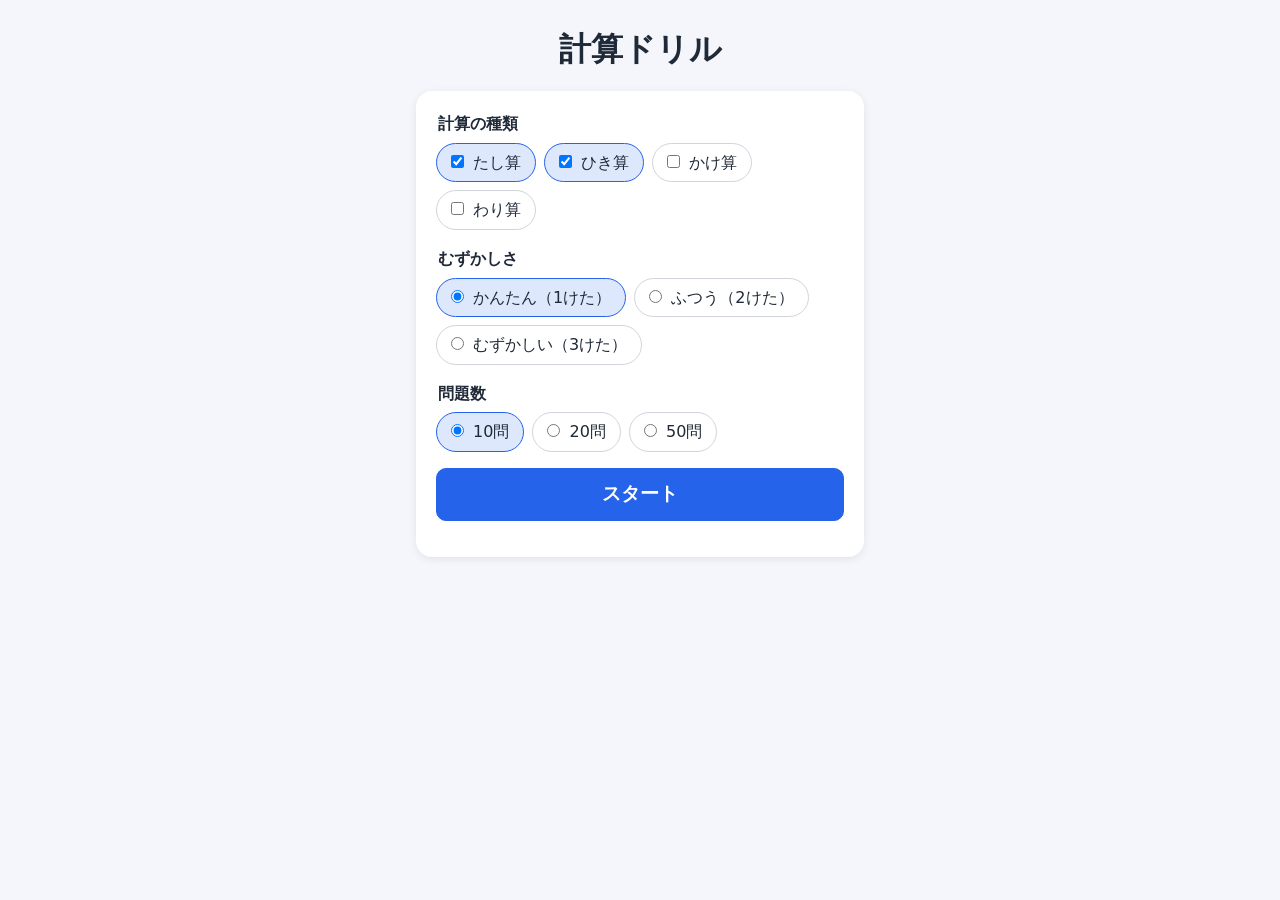
==== index.html @ b33b6022 "計算ドリルのWebアプリを追加 Co-Authored-By: Claude Opus 5.5 <noreply@anthropic.com> Claude-Session: https://clau" ====
<!doctype html>
<html lang="ja">
<head>
  <meta charset="utf-8">
  <meta name="viewport" content="width=device-width, initial-scale=1">
  <title>計算ドリル</title>
  <link rel="stylesheet" href="style.css">
</head>
<body>
  <main class="app">
    <h1>計算ドリル</h1>

    <!-- 設定画面 -->
    <section id="setup" class="card">
      <fieldset>
        <legend>計算の種類</legend>
        <div class="choices" id="op-choices">
          <label><input type="checkbox" name="op" value="+" checked> たし算</label>
          <label><input type="checkbox" name="op" value="-" checked> ひき算</label>
          <label><input type="checkbox" name="op" value="×"> かけ算</label>
          <label><input type="checkbox" name="op" value="÷"> わり算</label>
        </div>
      </fieldset>

      <fieldset>
        <legend>むずかしさ</legend>
        <div class="choices">
          <label><input type="radio" name="level" value="1" checked> かんたん（1けた）</label>
          <label><input type="radio" name="level" value="2"> ふつう（2けた）</label>
          <label><input type="radio" name="level" value="3"> むずかしい（3けた）</label>
        </div>
      </fieldset>

      <fieldset>
        <legend>問題数</legend>
        <div class="choices">
          <label><input type="radio" name="count" value="10" checked> 10問</label>
          <label><input type="radio" name="count" value="20"> 20問</label>
          <label><input type="radio" name="count" value="50"> 50問</label>
        </div>
      </fieldset>

      <p id="setup-error" class="error" hidden>計算の種類を1つ以上えらんでください。</p>
      <button id="start-btn" class="primary">スタート</button>
      <p id="best" class="best"></p>
    </section>

    <!-- 出題画面 -->
    <section id="drill" class="card" hidden>
      <div class="status">
        <span id="progress">1 / 10</span>
        <span id="timer">0.0 秒</span>
      </div>
      <div class="bar"><div id="bar-fill"></div></div>
      <p id="question" class="question" aria-live="polite"></p>
      <form id="answer-form" autocomplete="off">
        <input id="answer" type="text" inputmode="numeric" pattern="[0-9]*" aria-label="こたえ" required>
        <button type="submit" class="primary">こたえる</button>
      </form>
      <p id="feedback" class="feedback" aria-live="polite"></p>
      <div class="keypad" id="keypad">
        <button type="button">7</button><button type="button">8</button><button type="button">9</button>
        <button type="button">4</button><button type="button">5</button><button type="button">6</button>
        <button type="button">1</button><button type="button">2</button><button type="button">3</button>
        <button type="button" data-key="clear">C</button><button type="button">0</button><button type="button" data-key="back">⌫</button>
      </div>
      <button id="quit-btn" class="link">やめる</button>
    </section>

    <!-- 結果画面 -->
    <section id="result" class="card" hidden>
      <h2>けっか</h2>
      <p class="score"><span id="score"></span></p>
      <p id="result-time"></p>
      <p id="result-message" class="message"></p>
      <div id="mistakes-wrap" hidden>
        <h3>まちがえた問題</h3>
        <ul id="mistakes"></ul>
      </div>
      <div class="actions">
        <button id="retry-btn" class="primary">もう一度</button>
        <button id="back-btn">設定にもどる</button>
      </div>
    </section>
  </main>
  <script src="app.js"></script>
</body>
</html>
---- style.css ----
:root {
  --bg: #f4f6fb;
  --card: #ffffff;
  --text: #1f2937;
  --muted: #6b7280;
  --primary: #2563eb;
  --primary-text: #ffffff;
  --ok: #16a34a;
  --ng: #dc2626;
  --border: #d1d5db;
}

@media (prefers-color-scheme: dark) {
  :root {
    --bg: #111827;
    --card: #1f2937;
    --text: #f3f4f6;
    --muted: #9ca3af;
    --primary: #3b82f6;
    --ok: #4ade80;
    --ng: #f87171;
    --border: #374151;
  }
}

* { box-sizing: border-box; }

body {
  margin: 0;
  background: var(--bg);
  color: var(--text);
  font-family: system-ui, -apple-system, "Hiragino Sans", "Noto Sans JP", sans-serif;
  line-height: 1.6;
}

.app {
  max-width: 480px;
  margin: 0 auto;
  padding: 24px 16px;
}

h1 { text-align: center; margin: 0 0 16px; }

.card {
  background: var(--card);
  border-radius: 16px;
  padding: 20px;
  box-shadow: 0 2px 8px rgb(0 0 0 / 0.08);
}

fieldset {
  border: none;
  padding: 0;
  margin: 0 0 16px;
}

legend { font-weight: bold; margin-bottom: 6px; }

.choices {
  display: flex;
  flex-wrap: wrap;
  gap: 8px;
}

.choices label {
  border: 1px solid var(--border);
  border-radius: 999px;
  padding: 6px 14px;
  cursor: pointer;
  user-select: none;
}

.choices label:has(input:checked) {
  border-color: var(--primary);
  background: color-mix(in srgb, var(--primary) 15%, transparent);
}

.choices input { margin: 0 4px 0 0; }

button {
  font: inherit;
  font-size: 1rem;
  padding: 10px 18px;
  border-radius: 10px;
  border: 1px solid var(--border);
  background: transparent;
  color: var(--text);
  cursor: pointer;
}

button.primary {
  background: var(--primary);
  border-color: var(--primary);
  color: var(--primary-text);
  font-weight: bold;
}

button.link {
  border: none;
  color: var(--muted);
  display: block;
  margin: 12px auto 0;
  text-decoration: underline;
}

#start-btn { width: 100%; font-size: 1.2rem; }

.error { color: var(--ng); }
.best { color: var(--muted); text-align: center; margin-bottom: 0; }

.status {
  display: flex;
  justify-content: space-between;
  color: var(--muted);
}

.bar {
  height: 6px;
  background: var(--border);
  border-radius: 3px;
  overflow: hidden;
  margin: 6px 0 12px;
}

#bar-fill {
  height: 100%;
  width: 0;
  background: var(--primary);
  transition: width 0.2s;
}

.question {
  font-size: 2.6rem;
  font-weight: bold;
  text-align: center;
  margin: 12px 0;
  font-variant-numeric: tabular-nums;
}

#answer-form {
  display: flex;
  gap: 8px;
}

#answer {
  flex: 1;
  min-width: 0;
  font-size: 1.6rem;
  padding: 8px 12px;
  border-radius: 10px;
  border: 2px solid var(--border);
  background: var(--bg);
  color: var(--text);
  text-align: center;
}

#answer:focus { outline: none; border-color: var(--primary); }

.feedback {
  min-height: 1.6em;
  text-align: center;
  font-weight: bold;
  margin: 8px 0;
}

.feedback.ok { color: var(--ok); }
.feedback.ng { color: var(--ng); }

.keypad {
  display: grid;
  grid-template-columns: repeat(3, 1fr);
  gap: 8px;
}

.keypad button { font-size: 1.4rem; padding: 12px 0; }

/* キーボードのある端末ではテンキーを省略 */
@media (hover: hover) and (pointer: fine) {
  .keypad { display: none; }
}

.score { font-size: 2.4rem; font-weight: bold; text-align: center; margin: 0; }
#result h2, #result-time, .message { text-align: center; }
.message { font-weight: bold; }

#mistakes { padding-left: 1.2em; }
#mistakes .wrong { color: var(--ng); }
#mistakes .right { color: var(--ok); font-weight: bold; }

.actions {
  display: flex;
  gap: 8px;
  margin-top: 16px;
}

.actions button { flex: 1; }
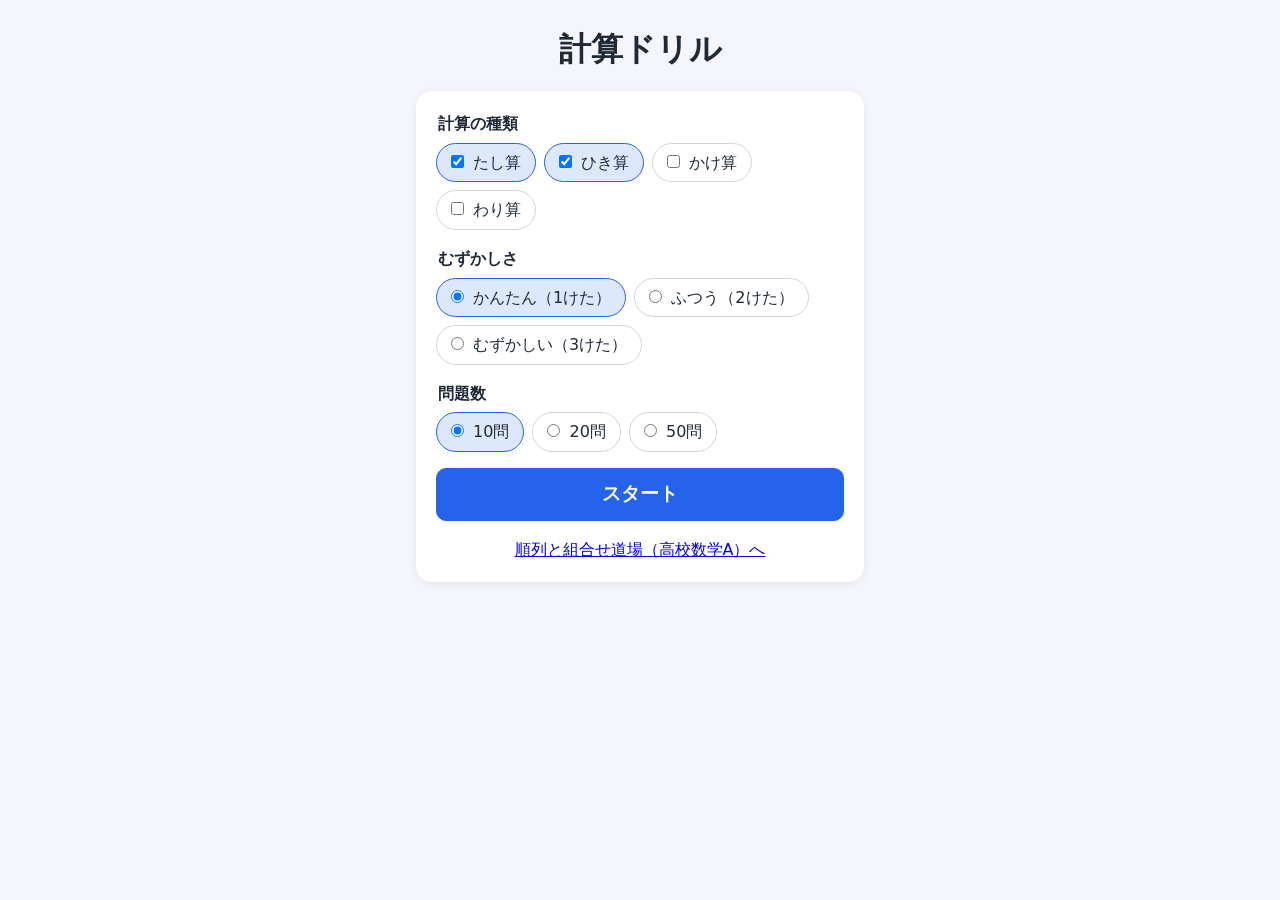
==== commit 2a3c13e9: "順列と組合せ道場(junretsu/)を追加し、計算ドリルからリンク Co-Authored-By: Claude Opus 5.5 <noreply@anthropic.com> Claude-Se" ====
--- a/index.html
+++ b/index.html
@@ -43,6 +43,7 @@
       <p id="setup-error" class="error" hidden>計算の種類を1つ以上えらんでください。</p>
       <button id="start-btn" class="primary">スタート</button>
       <p id="best" class="best"></p>
+      <p class="best"><a href="junretsu/index.html">順列と組合せ道場（高校数学A）へ</a></p>
     </section>
 
     <!-- 出題画面 -->
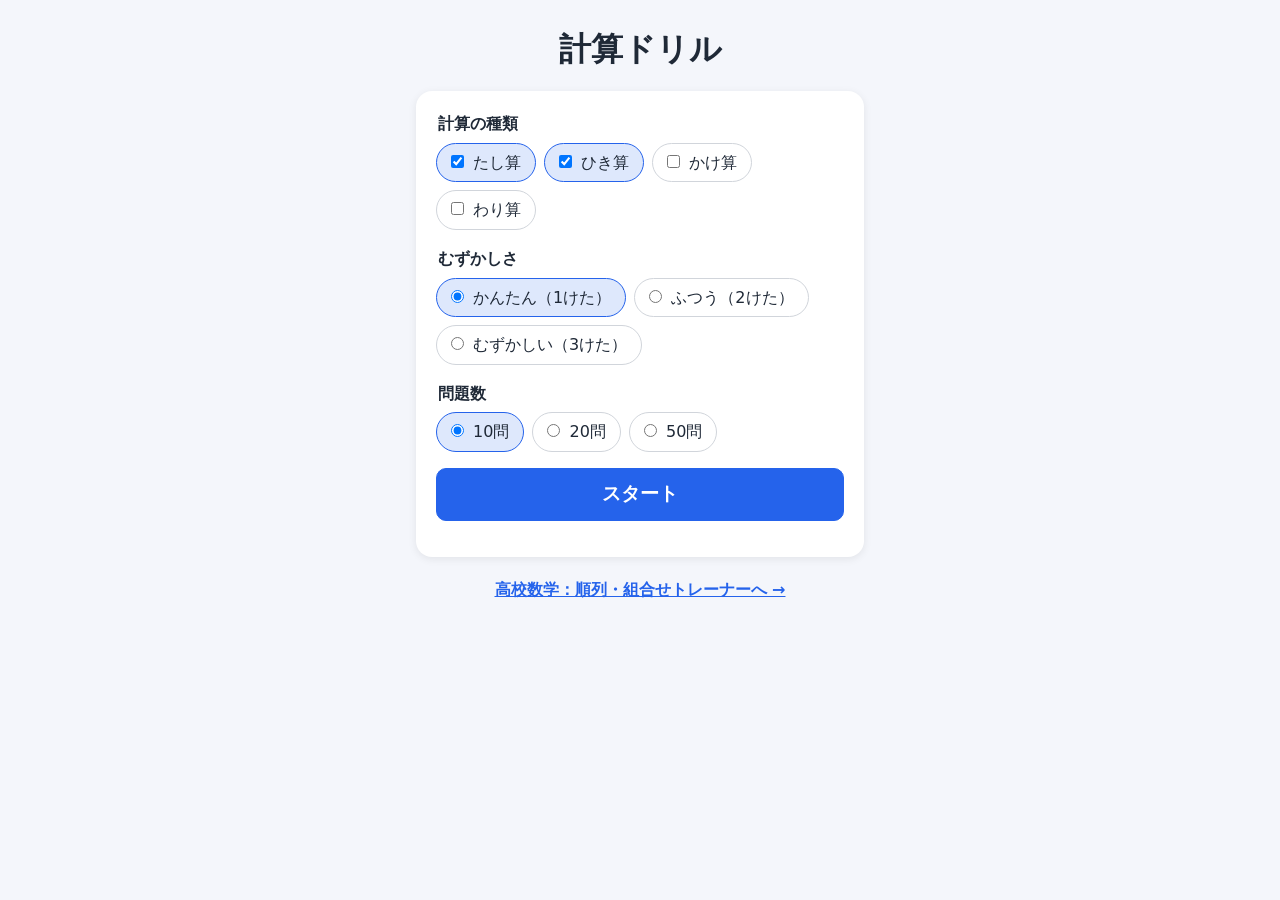
==== commit 83673cf5: "順列・組合せトレーナーを追加 高校数学Aの場合の数を練習するWebアプリ。公式まとめ、計算・文章題トレーニング、 見分けクイズ、テスト形式の演習問題（全30問）を収録。計算ドリルからリンクを追加。  " ====
--- a/index.html
+++ b/index.html
@@ -43,7 +43,6 @@
       <p id="setup-error" class="error" hidden>計算の種類を1つ以上えらんでください。</p>
       <button id="start-btn" class="primary">スタート</button>
       <p id="best" class="best"></p>
-      <p class="best"><a href="junretsu/index.html">順列と組合せ道場（高校数学A）へ</a></p>
     </section>
 
     <!-- 出題画面 -->
@@ -83,6 +82,7 @@
         <button id="back-btn">設定にもどる</button>
       </div>
     </section>
+    <p class="more"><a href="combinatorics/">高校数学：順列・組合せトレーナーへ →</a></p>
   </main>
   <script src="app.js"></script>
 </body>
--- a/style.css
+++ b/style.css
@@ -194,3 +194,6 @@
 }
 
 .actions button { flex: 1; }
+
+.more { text-align: center; margin-top: 20px; }
+.more a { color: var(--primary); font-weight: bold; }
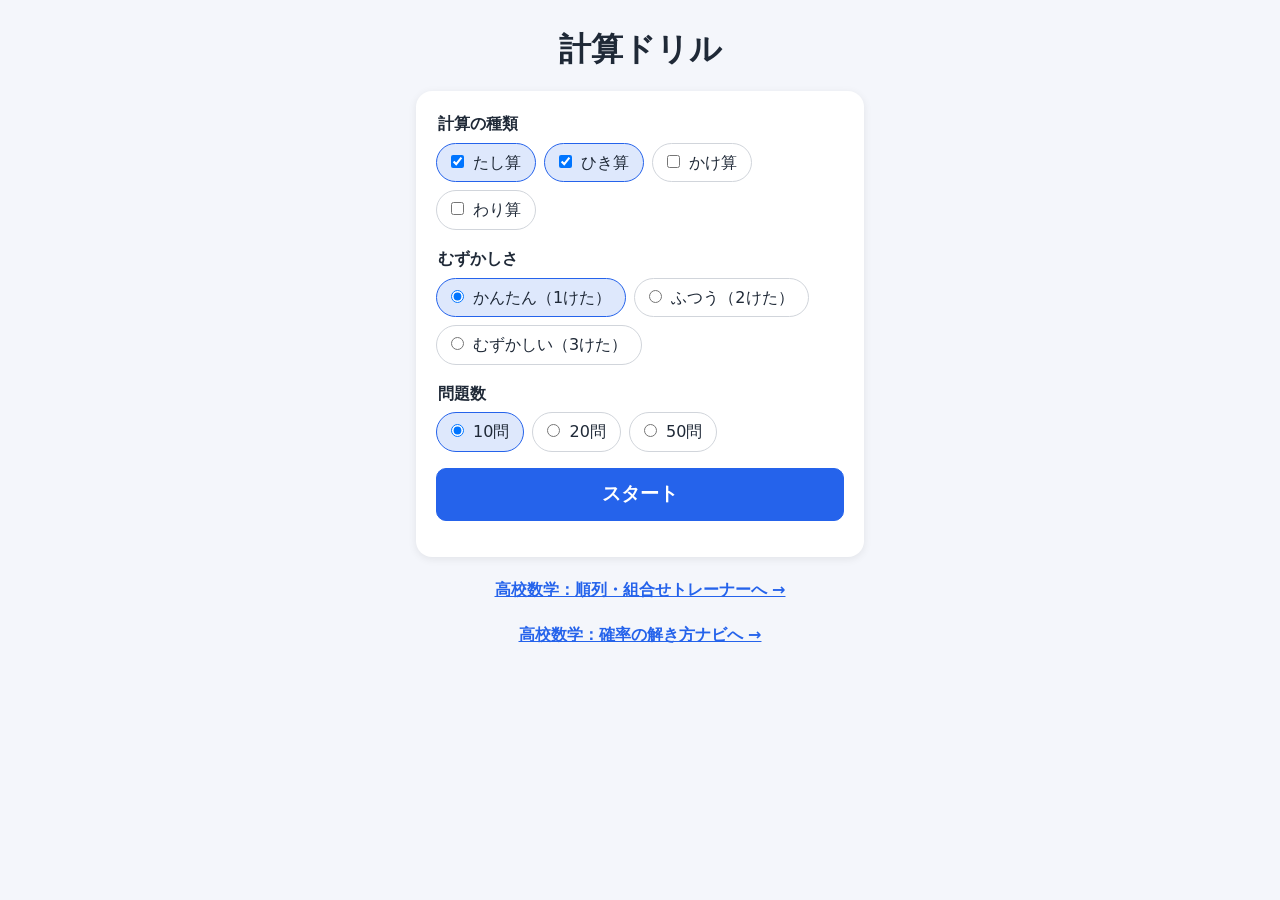
==== commit f796a2e2: "確率の解き方ナビを追加 問題文のことばから解き方（余事象・反復試行・条件付き確率など8種類）を判断する ガイドと問題チェック、見分けクイズ、分数で答えるドリルを収録。計算ドリルからリンクを追加。  C" ====
--- a/index.html
+++ b/index.html
@@ -83,6 +83,7 @@
       </div>
     </section>
     <p class="more"><a href="combinatorics/">高校数学：順列・組合せトレーナーへ →</a></p>
+    <p class="more"><a href="probability/">高校数学：確率の解き方ナビへ →</a></p>
   </main>
   <script src="app.js"></script>
 </body>
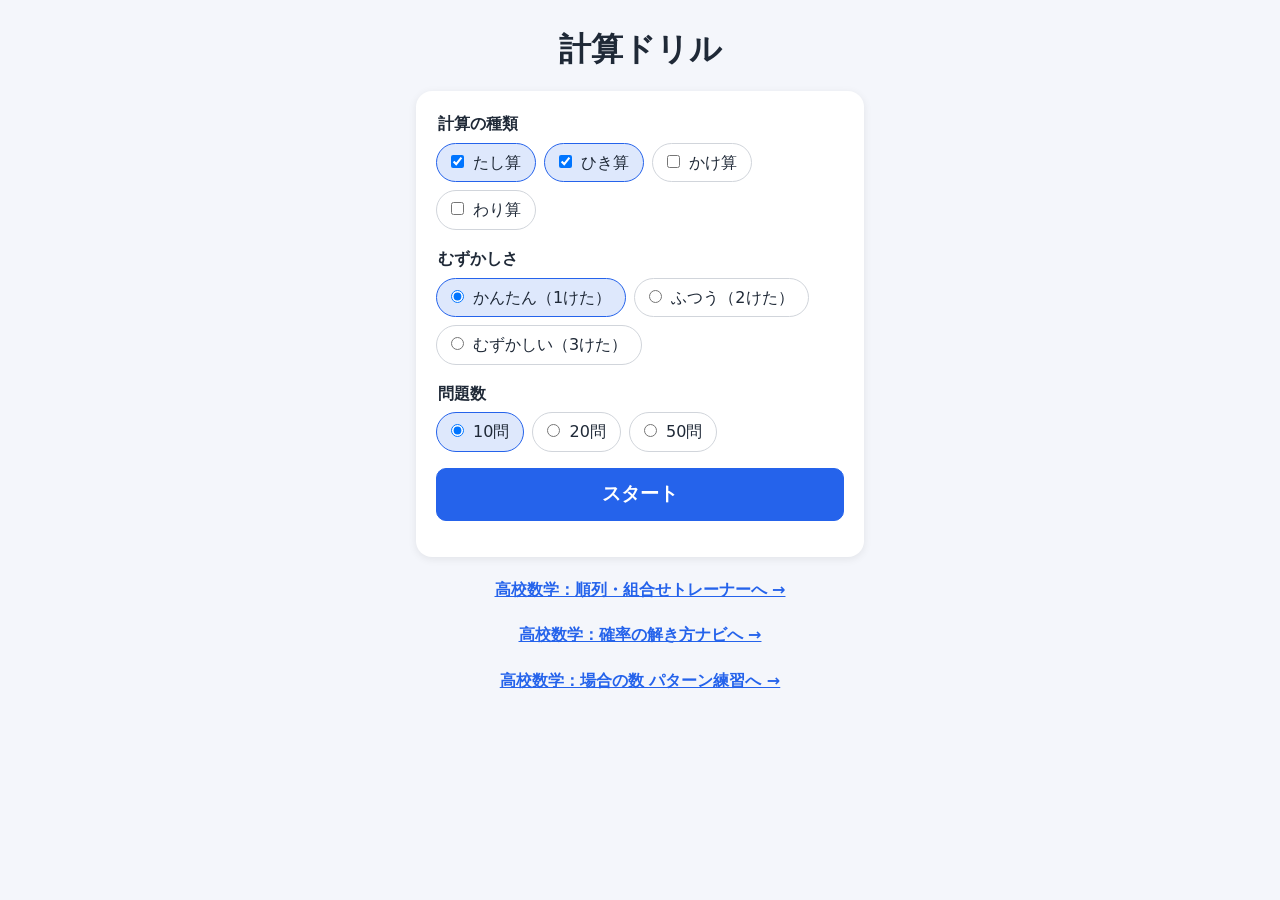
==== commit 800b7584: "場合の数パターン練習とプリントを追加 場合の数を「並べる・選ぶ・分ける」の28パターンに整理し、条件から考え方を選ぶ 早見表・パターン当て・ドリルのアプリと、A4のまとめプリント（確認テスト・解答つき" ====
--- a/index.html
+++ b/index.html
@@ -84,6 +84,7 @@
     </section>
     <p class="more"><a href="combinatorics/">高校数学：順列・組合せトレーナーへ →</a></p>
     <p class="more"><a href="probability/">高校数学：確率の解き方ナビへ →</a></p>
+    <p class="more"><a href="patterns/">高校数学：場合の数 パターン練習へ →</a></p>
   </main>
   <script src="app.js"></script>
 </body>
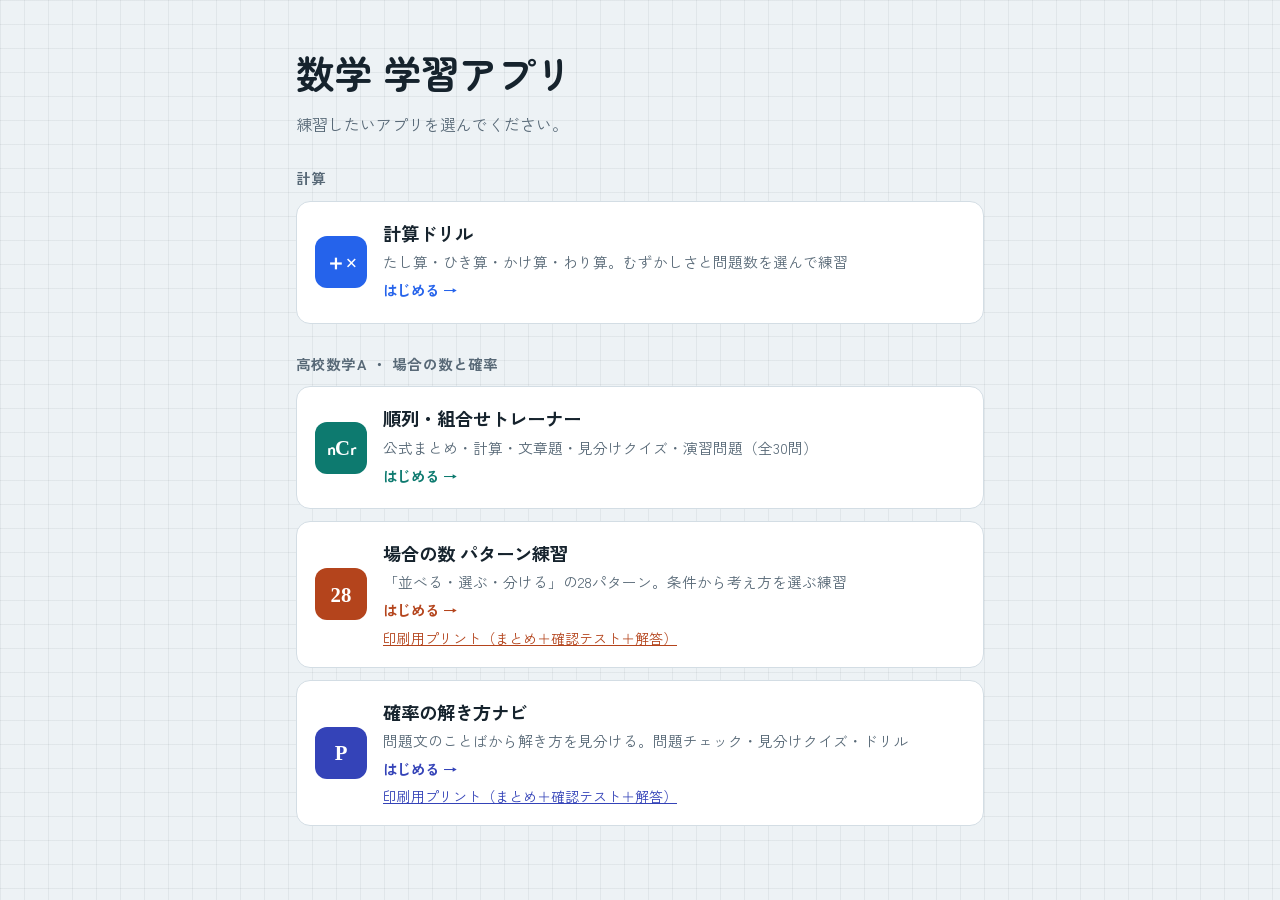
==== commit 75f816ee: "トップ画面をアプリの選択メニューにする 計算ドリルを drill/ に移し、トップの index.html はアプリを選ぶメニューだけにする。 各アプリにメニューへ戻るリンクを追加し、README の" ====
--- a/index.html
+++ b/index.html
@@ -2,90 +2,134 @@
 <html lang="ja">
 <head>
   <meta charset="utf-8">
-  <meta name="viewport" content="width=device-width, initial-scale=1">
-  <title>計算ドリル</title>
-  <link rel="stylesheet" href="style.css">
+  <meta name="viewport" content="width=device-width, initial-scale=1, viewport-fit=cover">
+  <title>数学 学習アプリ</title>
+  <link rel="preconnect" href="https://fonts.googleapis.com">
+  <link rel="stylesheet" href="https://fonts.googleapis.com/css2?family=Zen+Kaku+Gothic+New:wght@400;700&family=Zen+Maru+Gothic:wght@700&display=swap">
+  <style>
+    /* アプリを選ぶだけのトップ画面。方眼ノートの上に、アプリごとのカードを並べる */
+    :root {
+      --bg: #edf2f5;
+      --grid: rgb(22 35 45 / 0.06);
+      --surface: #ffffff;
+      --ink: #16232d;
+      --muted: #586977;
+      --line: #d3dde4;
+      --drill: #2563eb;
+      --comb: #0d7a6f;
+      --prob: #3443b8;
+      --pat: #b4441c;
+      --font-body: "Zen Kaku Gothic New", "Hiragino Sans", "Noto Sans JP", "Yu Gothic", system-ui, sans-serif;
+      --font-display: "Zen Maru Gothic", "Hiragino Maru Gothic ProN", "Hiragino Sans", "Noto Sans JP", sans-serif;
+    }
+    @media (prefers-color-scheme: dark) {
+      :root:not([data-theme="light"]) {
+        --bg: #0e161c; --grid: rgb(228 236 241 / 0.04); --surface: #16212a; --ink: #e4ecf1; --muted: #94a5b2; --line: #2a3945;
+        --drill: #6ea0ff; --comb: #3cc2b2; --prob: #9aa8ff; --pat: #ff9a6b;
+        color-scheme: dark;
+      }
+    }
+    :root[data-theme="dark"] {
+      --bg: #0e161c; --grid: rgb(228 236 241 / 0.04); --surface: #16212a; --ink: #e4ecf1; --muted: #94a5b2; --line: #2a3945;
+      --drill: #6ea0ff; --comb: #3cc2b2; --prob: #9aa8ff; --pat: #ff9a6b;
+      color-scheme: dark;
+    }
+
+    * { box-sizing: border-box; }
+    body {
+      margin: 0;
+      background-color: var(--bg);
+      background-image:
+        linear-gradient(var(--grid) 1px, transparent 1px),
+        linear-gradient(90deg, var(--grid) 1px, transparent 1px);
+      background-size: 24px 24px;
+      color: var(--ink);
+      font-family: var(--font-body);
+      line-height: 1.7;
+    }
+    .wrap {
+      max-width: 720px;
+      margin: 0 auto;
+      padding-block: 40px 56px;
+      padding-left: max(16px, env(safe-area-inset-left, 0px));
+      padding-right: max(16px, env(safe-area-inset-right, 0px));
+    }
+    h1 { font-family: var(--font-display); font-size: clamp(1.8rem, 6vw, 2.4rem); margin: 0 0 6px; text-wrap: balance; }
+    .lead { color: var(--muted); margin: 0 0 28px; }
+    h2 { font-size: 0.9rem; color: var(--muted); letter-spacing: 0.08em; margin: 28px 0 10px; }
+
+    .apps { list-style: none; margin: 0; padding: 0; display: grid; gap: 12px; }
+    .app {
+      display: grid;
+      grid-template-columns: 52px 1fr;
+      gap: 4px 16px;
+      align-items: center;
+      background: var(--surface);
+      border: 1px solid var(--line);
+      border-radius: 14px;
+      padding: 16px 18px;
+    }
+    .app:has(.main:hover) { border-color: var(--c); }
+    .icon {
+      grid-row: span 2;
+      width: 52px;
+      height: 52px;
+      border-radius: 12px;
+      background: var(--c);
+      color: var(--surface);
+      display: grid;
+      place-items: center;
+      font-family: "Cambria Math", "Times New Roman", serif;
+      font-size: 1.3rem;
+      font-weight: 700;
+    }
+    .main { color: var(--ink); text-decoration: none; min-width: 0; }
+    .main strong { display: block; font-size: 1.15rem; }
+    .main span { display: block; color: var(--muted); font-size: 0.92rem; }
+    .main::after { content: "はじめる →"; display: block; color: var(--c); font-weight: 700; font-size: 0.9rem; margin-top: 4px; }
+    .extra { grid-column: 2; font-size: 0.88rem; margin: 0; }
+    .extra a { color: var(--c); }
+    .drill { --c: var(--drill); }
+    .comb { --c: var(--comb); }
+    .prob { --c: var(--prob); }
+    .pat { --c: var(--pat); }
+    a:focus-visible { outline: 3px solid var(--c, var(--ink)); outline-offset: 3px; border-radius: 4px; }
+    @media (max-width: 420px) {
+      .app { grid-template-columns: 44px 1fr; gap: 4px 12px; }
+      .icon { width: 44px; height: 44px; font-size: 1.1rem; }
+    }
+  </style>
 </head>
 <body>
-  <main class="app">
-    <h1>計算ドリル</h1>
+  <main class="wrap">
+    <h1>数学 学習アプリ</h1>
+    <p class="lead">練習したいアプリを選んでください。</p>
 
-    <!-- 設定画面 -->
-    <section id="setup" class="card">
-      <fieldset>
-        <legend>計算の種類</legend>
-        <div class="choices" id="op-choices">
-          <label><input type="checkbox" name="op" value="+" checked> たし算</label>
-          <label><input type="checkbox" name="op" value="-" checked> ひき算</label>
-          <label><input type="checkbox" name="op" value="×"> かけ算</label>
-          <label><input type="checkbox" name="op" value="÷"> わり算</label>
-        </div>
-      </fieldset>
+    <h2>計算</h2>
+    <ul class="apps">
+      <li class="app drill">
+        <span class="icon" aria-hidden="true">＋×</span>
+        <a class="main" href="drill/"><strong>計算ドリル</strong><span>たし算・ひき算・かけ算・わり算。むずかしさと問題数を選んで練習</span></a>
+      </li>
+    </ul>
 
-      <fieldset>
-        <legend>むずかしさ</legend>
-        <div class="choices">
-          <label><input type="radio" name="level" value="1" checked> かんたん（1けた）</label>
-          <label><input type="radio" name="level" value="2"> ふつう（2けた）</label>
-          <label><input type="radio" name="level" value="3"> むずかしい（3けた）</label>
-        </div>
-      </fieldset>
-
-      <fieldset>
-        <legend>問題数</legend>
-        <div class="choices">
-          <label><input type="radio" name="count" value="10" checked> 10問</label>
-          <label><input type="radio" name="count" value="20"> 20問</label>
-          <label><input type="radio" name="count" value="50"> 50問</label>
-        </div>
-      </fieldset>
-
-      <p id="setup-error" class="error" hidden>計算の種類を1つ以上えらんでください。</p>
-      <button id="start-btn" class="primary">スタート</button>
-      <p id="best" class="best"></p>
-    </section>
-
-    <!-- 出題画面 -->
-    <section id="drill" class="card" hidden>
-      <div class="status">
-        <span id="progress">1 / 10</span>
-        <span id="timer">0.0 秒</span>
-      </div>
-      <div class="bar"><div id="bar-fill"></div></div>
-      <p id="question" class="question" aria-live="polite"></p>
-      <form id="answer-form" autocomplete="off">
-        <input id="answer" type="text" inputmode="numeric" pattern="[0-9]*" aria-label="こたえ" required>
-        <button type="submit" class="primary">こたえる</button>
-      </form>
-      <p id="feedback" class="feedback" aria-live="polite"></p>
-      <div class="keypad" id="keypad">
-        <button type="button">7</button><button type="button">8</button><button type="button">9</button>
-        <button type="button">4</button><button type="button">5</button><button type="button">6</button>
-        <button type="button">1</button><button type="button">2</button><button type="button">3</button>
-        <button type="button" data-key="clear">C</button><button type="button">0</button><button type="button" data-key="back">⌫</button>
-      </div>
-      <button id="quit-btn" class="link">やめる</button>
-    </section>
-
-    <!-- 結果画面 -->
-    <section id="result" class="card" hidden>
-      <h2>けっか</h2>
-      <p class="score"><span id="score"></span></p>
-      <p id="result-time"></p>
-      <p id="result-message" class="message"></p>
-      <div id="mistakes-wrap" hidden>
-        <h3>まちがえた問題</h3>
-        <ul id="mistakes"></ul>
-      </div>
-      <div class="actions">
-        <button id="retry-btn" class="primary">もう一度</button>
-        <button id="back-btn">設定にもどる</button>
-      </div>
-    </section>
-    <p class="more"><a href="combinatorics/">高校数学：順列・組合せトレーナーへ →</a></p>
-    <p class="more"><a href="probability/">高校数学：確率の解き方ナビへ →</a></p>
-    <p class="more"><a href="patterns/">高校数学：場合の数 パターン練習へ →</a></p>
+    <h2>高校数学A ・ 場合の数と確率</h2>
+    <ul class="apps">
+      <li class="app comb">
+        <span class="icon" aria-hidden="true"><span>ₙCᵣ</span></span>
+        <a class="main" href="combinatorics/"><strong>順列・組合せトレーナー</strong><span>公式まとめ・計算・文章題・見分けクイズ・演習問題（全30問）</span></a>
+      </li>
+      <li class="app pat">
+        <span class="icon" aria-hidden="true">28</span>
+        <a class="main" href="patterns/"><strong>場合の数 パターン練習</strong><span>「並べる・選ぶ・分ける」の28パターン。条件から考え方を選ぶ練習</span></a>
+        <p class="extra"><a href="patterns/print.html">印刷用プリント（まとめ＋確認テスト＋解答）</a></p>
+      </li>
+      <li class="app prob">
+        <span class="icon" aria-hidden="true">P</span>
+        <a class="main" href="probability/"><strong>確率の解き方ナビ</strong><span>問題文のことばから解き方を見分ける。問題チェック・見分けクイズ・ドリル</span></a>
+        <p class="extra"><a href="probability/print.html">印刷用プリント（まとめ＋確認テスト＋解答）</a></p>
+      </li>
+    </ul>
   </main>
-  <script src="app.js"></script>
 </body>
 </html>
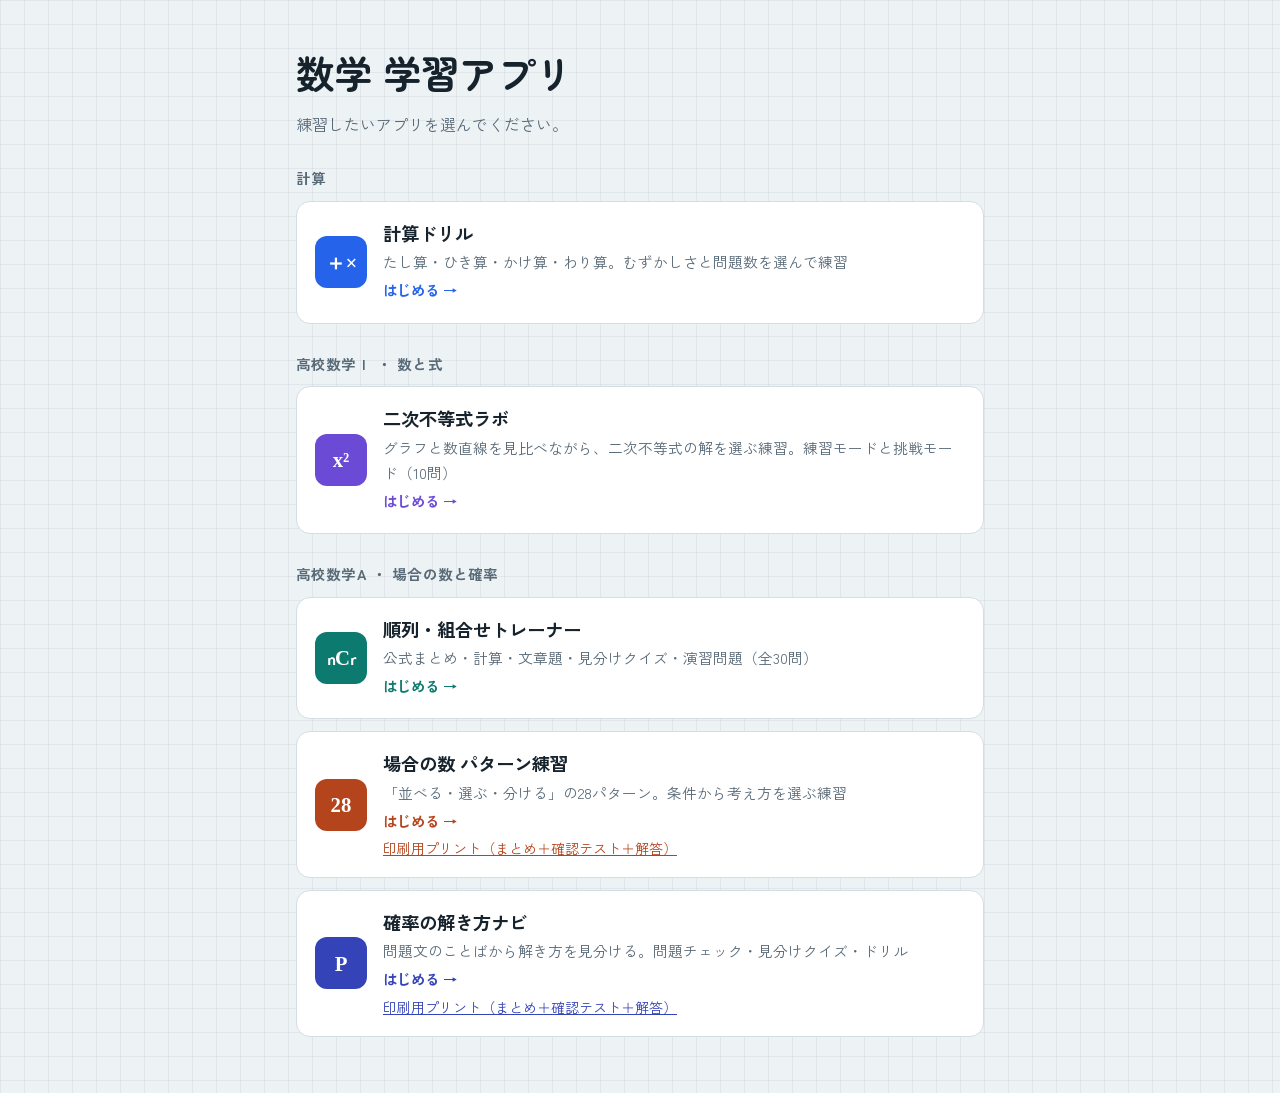
==== commit 630c57e9: "二次不等式ラボを追加 アップロードされた二次不等式ラボを quadratic/ に追加し、トップのメニューに登録。 メニューへ戻るリンクを付け、記録一覧で生徒が入力した文字をHTMLとして解釈しないよ" ====
--- a/index.html
+++ b/index.html
@@ -19,19 +19,20 @@
       --comb: #0d7a6f;
       --prob: #3443b8;
       --pat: #b4441c;
+      --quad: #6b4bd6;
       --font-body: "Zen Kaku Gothic New", "Hiragino Sans", "Noto Sans JP", "Yu Gothic", system-ui, sans-serif;
       --font-display: "Zen Maru Gothic", "Hiragino Maru Gothic ProN", "Hiragino Sans", "Noto Sans JP", sans-serif;
     }
     @media (prefers-color-scheme: dark) {
       :root:not([data-theme="light"]) {
         --bg: #0e161c; --grid: rgb(228 236 241 / 0.04); --surface: #16212a; --ink: #e4ecf1; --muted: #94a5b2; --line: #2a3945;
-        --drill: #6ea0ff; --comb: #3cc2b2; --prob: #9aa8ff; --pat: #ff9a6b;
+        --drill: #6ea0ff; --comb: #3cc2b2; --prob: #9aa8ff; --pat: #ff9a6b; --quad: #b9a4ff;
         color-scheme: dark;
       }
     }
     :root[data-theme="dark"] {
       --bg: #0e161c; --grid: rgb(228 236 241 / 0.04); --surface: #16212a; --ink: #e4ecf1; --muted: #94a5b2; --line: #2a3945;
-      --drill: #6ea0ff; --comb: #3cc2b2; --prob: #9aa8ff; --pat: #ff9a6b;
+      --drill: #6ea0ff; --comb: #3cc2b2; --prob: #9aa8ff; --pat: #ff9a6b; --quad: #b9a4ff;
       color-scheme: dark;
     }
 
@@ -93,6 +94,7 @@
     .comb { --c: var(--comb); }
     .prob { --c: var(--prob); }
     .pat { --c: var(--pat); }
+    .quad { --c: var(--quad); }
     a:focus-visible { outline: 3px solid var(--c, var(--ink)); outline-offset: 3px; border-radius: 4px; }
     @media (max-width: 420px) {
       .app { grid-template-columns: 44px 1fr; gap: 4px 12px; }
@@ -110,6 +112,14 @@
       <li class="app drill">
         <span class="icon" aria-hidden="true">＋×</span>
         <a class="main" href="drill/"><strong>計算ドリル</strong><span>たし算・ひき算・かけ算・わり算。むずかしさと問題数を選んで練習</span></a>
+      </li>
+    </ul>
+
+    <h2>高校数学Ⅰ ・ 数と式</h2>
+    <ul class="apps">
+      <li class="app quad">
+        <span class="icon" aria-hidden="true">x²</span>
+        <a class="main" href="quadratic/"><strong>二次不等式ラボ</strong><span>グラフと数直線を見比べながら、二次不等式の解を選ぶ練習。練習モードと挑戦モード（10問）</span></a>
       </li>
     </ul>
 
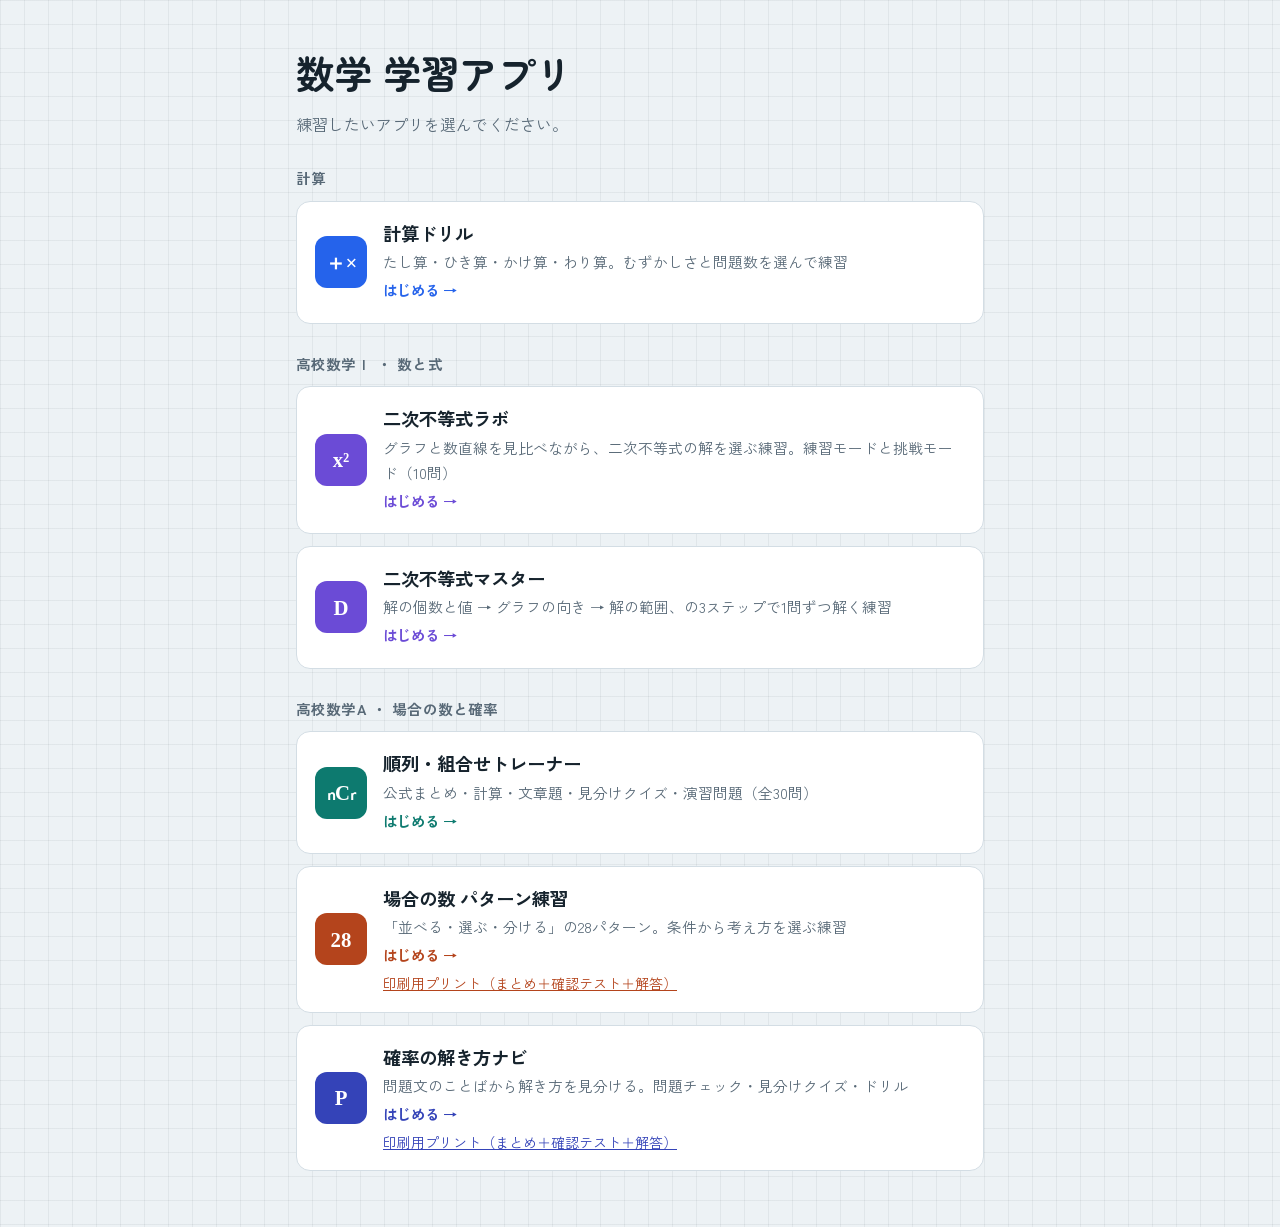
==== commit 5e058a29: "二次不等式マスターを追加 アップロードされた二次不等式マスターを quadratic-master/ に追加し、メニューに登録。 - 公開ページから保存データ閲覧とシート連携設定の画面を外す（結果の送" ====
--- a/index.html
+++ b/index.html
@@ -121,6 +121,10 @@
         <span class="icon" aria-hidden="true">x²</span>
         <a class="main" href="quadratic/"><strong>二次不等式ラボ</strong><span>グラフと数直線を見比べながら、二次不等式の解を選ぶ練習。練習モードと挑戦モード（10問）</span></a>
       </li>
+      <li class="app quad">
+        <span class="icon" aria-hidden="true">D</span>
+        <a class="main" href="quadratic-master/"><strong>二次不等式マスター</strong><span>解の個数と値 → グラフの向き → 解の範囲、の3ステップで1問ずつ解く練習</span></a>
+      </li>
     </ul>
 
     <h2>高校数学A ・ 場合の数と確率</h2>
